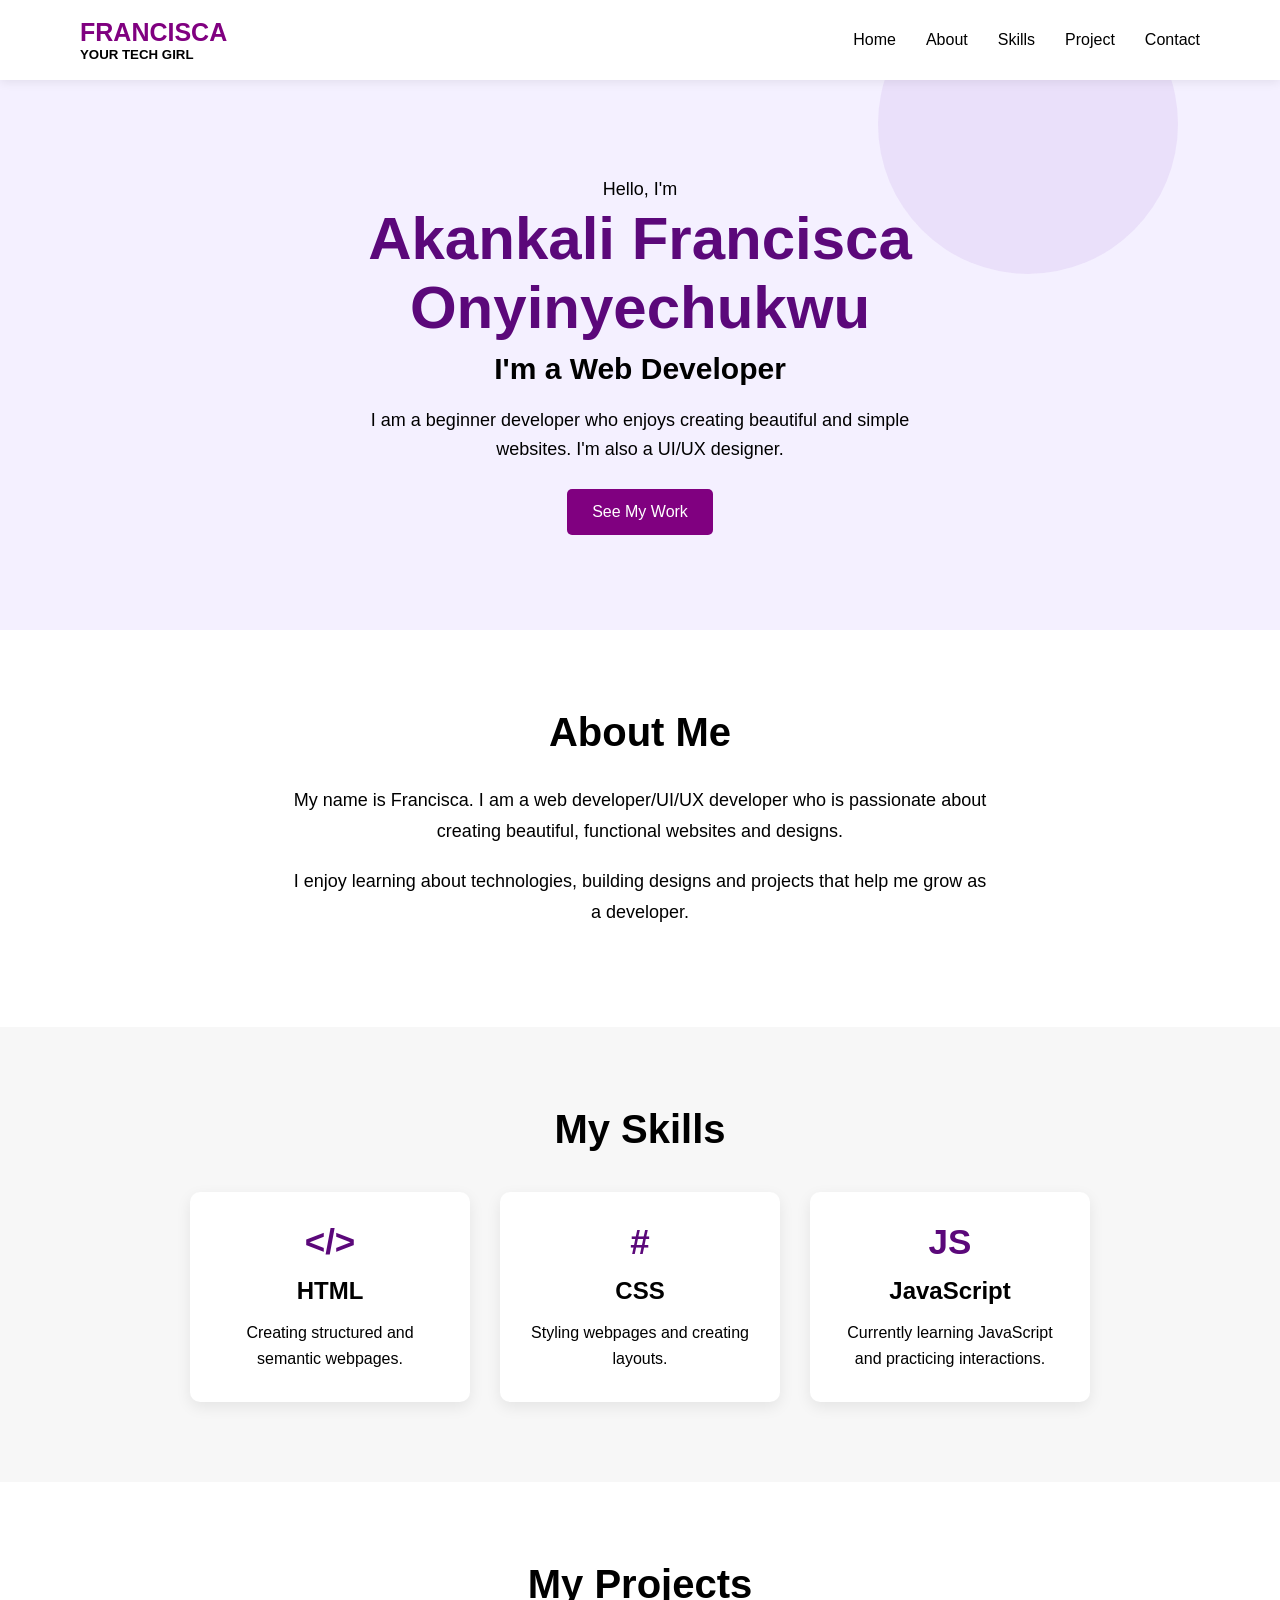
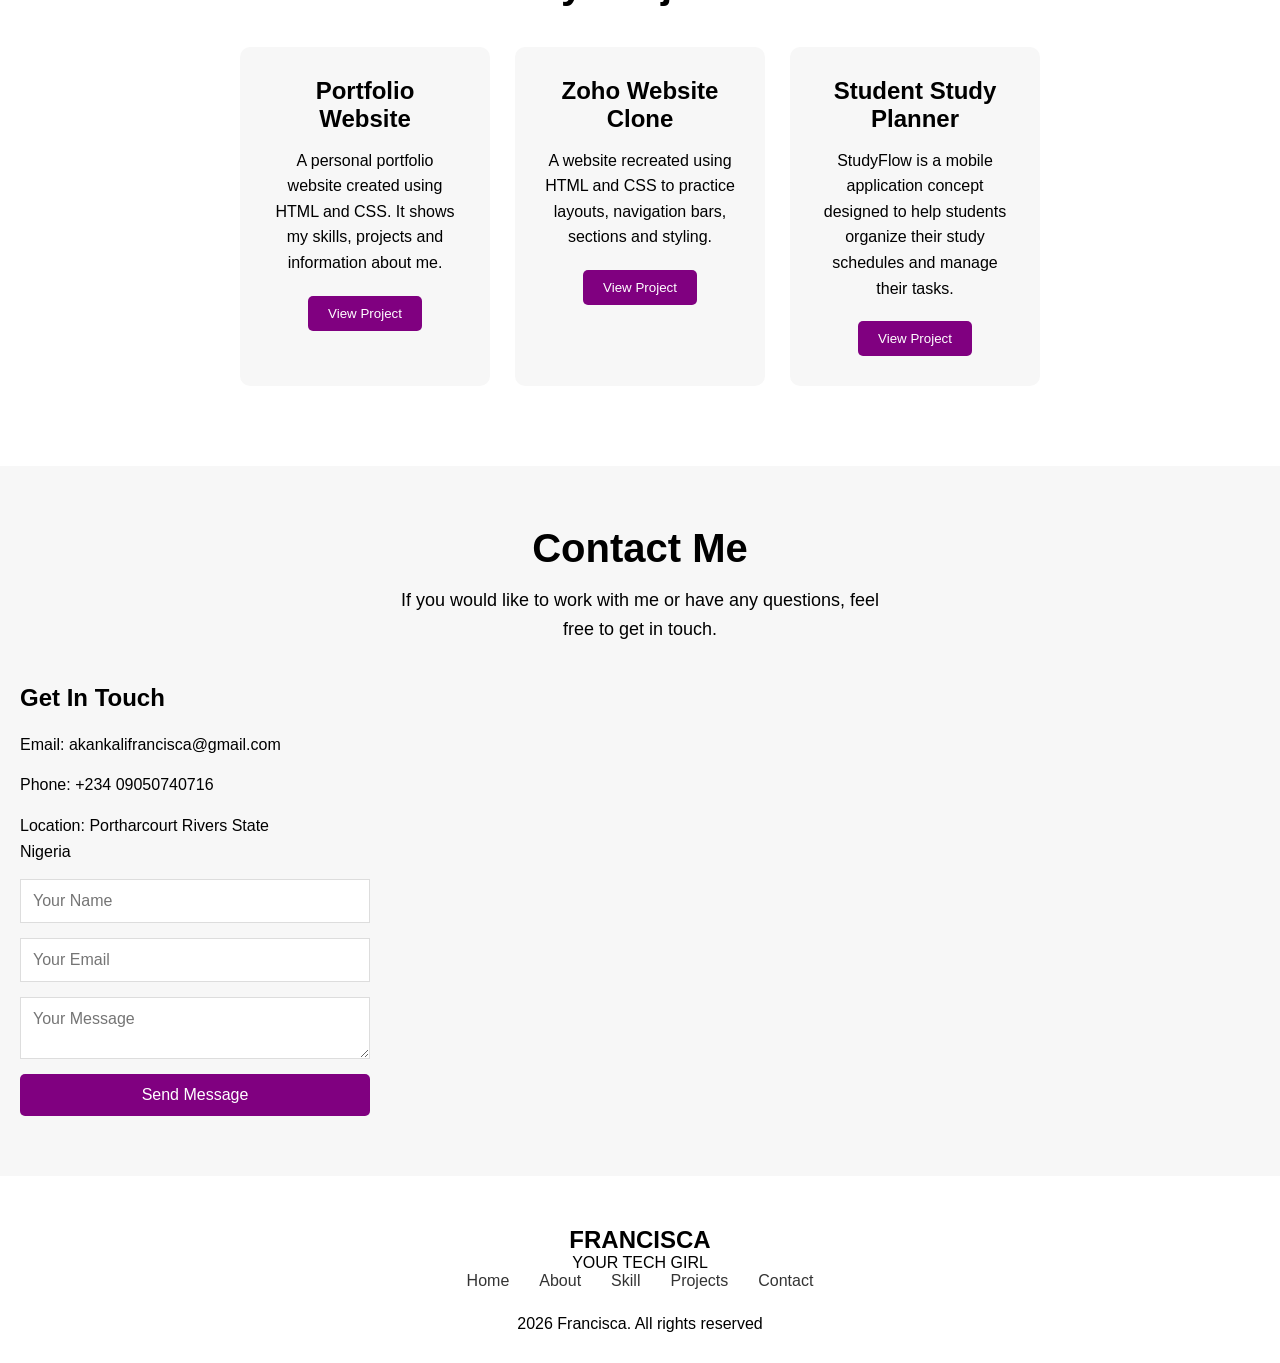
==== index.html @ 6d852b07 "updating HTML file" ====
<!DOCTYPE html>
<html lang="en">
<head>
    <meta charset="UTF-8">
    <meta name="viewport" content="width=device-width, initial-scale=1.0">

    <title>My Portfolio</title>

    <link rel="stylesheet" href="1portfolio.css">
</head>

<body>

    <!-- Navigation -->
    <nav>
        <div class="brand" >
            
        <h2>FRANCISCA</h2>
        <h5>YOUR TECH GIRL</h5>
            
        </div>

        <div class="nav-links">
            <a href="#home">Home</a>
            <a href="#about">About</a>
            <a href="#Skills">Skills</a>
            <a href="#project">Project</a>
            <a href="#contact">Contact</a>
        </div>
    </nav>


    <!-- Home Section -->
    <section id="home">

        <div class="home-text">

            <p>Hello, I'm</p>

            <h1>Akankali Francisca Onyinyechukwu</h1>

            <h2>I'm a Web Developer</h2>

            <p>
                I am a beginner developer who enjoys creating
                beautiful and simple websites. I'm also a UI/UX designer.
            </p>

            <button>See My Work</button>

        </div>

    </section>


    <!-- About Section -->
    <section id="about">

        <h1>About Me</h1>

        <div class="about-content">

            <div class="about-text">

                <p>
                    My name is Francisca. I am a web developer/UI/UX developer
                    who is passionate about creating beautiful, functional
                    websites and designs.
                </p>

                <p>
                    I enjoy learning about technologies, building designs
                    and projects that help me grow as a developer.
                </p>

            </div>

        </div>

    </section>


    <!-- Skills Section -->
    <section id="Skills">

        <h1>My Skills</h1>

        <div class="Skills-container">

    <!-- HTML Skill -->
    <div class="Skill">

        <div class="skill-icon">&lt;/&gt;</div>

        <h2>HTML</h2>

        <p>
            Creating structured and semantic webpages.
        </p>

    </div>
    


    <!-- CSS Skill -->
    <div class="Skill">

        <div class="skill-icon">#</div>

        <h2>CSS</h2>

        <p>
            Styling webpages and creating layouts.
        </p>

    </div>


    <!-- JavaScript Skill -->
    <div class="Skill">

        <div class="skill-icon">JS</div>

        <h2>JavaScript</h2>

        <p>
            Currently learning JavaScript and practicing interactions.
        </p>

    </div>

</div>
    </section>
<!-- Project Section -->
<section id="project">

    <h1>My Projects</h1>

    <div class="project-container">

        <!-- Portfolio Website -->
        <div class="project-card">

            <h2>Portfolio Website</h2>

            <p>
                A personal portfolio website created using HTML and CSS.
                It shows my skills, projects and information about me.
            </p>

            <button>View Project</button>

        </div>


        <!-- Zoho Website Clone -->
        <div class="project-card">

            <h2>Zoho Website Clone</h2>

            <p>
                A website recreated using HTML and CSS to practice
                layouts, navigation bars, sections and styling.
            </p>

            <button>View Project</button>

        </div>


        <!-- Student Study Planner -->
        <div class="project-card">

            <h2>Student Study Planner</h2>

            <p>
                StudyFlow is a mobile application concept designed
                to help students organize their study schedules
                and manage their tasks.
            </p>

            <button>View Project</button>

        </div>

    </div>

</section>
<!-- Contact Section -->
<section id="contact">

    <h1>Contact Me</h1>

    <p>
        If you would like to work with me or have any questions,
        feel free to get in touch.
    </p>

    <div class="contact-container">

        <div class="contact-info">

            <h2>Get In Touch</h2>

            <p>Email: akankalifrancisca@gmail.com</p>
            <p>Phone: +234 09050740716</p>
            <p>Location: Portharcourt Rivers State  Nigeria</p>

        </div>


        <form class="contact-form">

            <input type="text" placeholder="Your Name">

            <input type="email" placeholder="Your Email">

            <textarea placeholder="Your Message"></textarea>

            <button type="submit">Send Message</button>

        </form>

    </div>

</section>

<footer>
    <div class="footer-content">
        <h2>FRANCISCA </h2>
        <p>YOUR TECH GIRL</p>

        <div class="footer-links">
            <a href="#home">Home</a>
            <a href="#about">About</a>
            <a href="#skill">Skill</a>
            <a href="#project">Projects</a>
            <a href="#contact">Contact</a>

            <!-- <p class="copyright">
                2026 Francisca. All rights reserved. -->
        </div>

        <div class="copyright">
            <p>2026 Francisca. All rights reserved</p>

        </div>

    </div>
</footer>


<script src="script.js"></script>

</body>
</html>
---- 1portfolio.css ----
/* *{
        margin: 0;
        padding: 0;
        box-sizing: border-box;
    }

    nav {
        width: 100%;
        height: 80px;
        display: flex;
        justify-content: space-between;
        align-items: center;
        padding: 0 80px;
        background-color: white;
    }

    nav h2 {
        font-size: 25px;
    }

    .nav-links{
        display: flex;
        gap:30px;
    }

    .nav-links a:hover {
        color: purple;

    } */



    *{ 
        margin: 0;
        padding: 0;
        box-sizing: border-box;
    }

    body{
        font-family: sans
    }

    
    nav {
        width: 100%;
        height: 80px;
        display: flex;
        justify-content: space-between;
        align-items: center;
        padding: 0 80px;
        background-color: white;
        position:sticky;
        top: 0;
        z-index: 1000;
        box-shadow: 0 2px 10px rgba(0, 0, 0, 0.08);
    }

    nav h2 {
        font-size: 25px;
    }

    .nav-links{
        display: flex;
        gap:30px;
    }

    .nav-links a:hover {
        color: purple;

    }

    /* navigation on smaller screens */

    @media (max-width:768px){
        nav{
            padding: 0 25px;
        }
        .nav-links{
            gap: 15px;
        }

        .nav-links a{
            font-size: 14px;
        }
    }



    /* home section */

    #home {
        min-height: 550px;
        display: flex;
        align-items: center;
        padding: 60px 80px;
        background-color: #f4f0ff;
        justify-content: center;
        text-align: center;
        position: relative;
        overflow: hidden;
        
    }

    #home::before{
        content: "";
        position: absolute;
        width: 300px;
        height: 300px;
        background: #e5d5f7;
        border-radius: 50%;
        right: 8%;
        top: 8%;
        transform: translateY(-50%);
        opacity: 0.6;
        z-index: 0;
    }

    .hone-text{
        max-width:  600px;
        position: relative;
        z-index: 1;

    }

    @keyframes floatShape {
    0% {
        transform: translateY(-50%);
    }

    50% {
        transform: translateY(-55%);
    }

    100% {
        transform: translateY(-50%);
    }
}

#home::before {
    animation: floatShape 4s ease-in-out infinite;
}


    

    .home-text h1 {
        font-size:60px;
        margin-bottom: 10px;
        color: #5b087a;

    
    }

    .hhome-text h2{
        font-size: 30px;
        margin-bottom: 20px;
        color: #333;


    }

    .home-text h5{
        font-size: 10px;
        margin-bottom:20px ;
    }

    .home-text p{
        font-size: 18px;
        line-height: 1.6;
    }

    .home-text button{
        margin-top: 25px;
        padding: 14px 25px;
        border: none;
        border-radius: 5px;
        background-color: purple;
        color: white;
        font-size: 16px;
        cursor:pointer;

    }

    .home-text button::hover {
        background-color: #5b087a;
    }

    /*home section on smaller screenas*/

    @media (max-width: 768px) {

    #home {
        min-height: 500px;
        padding: 50px 25px;
        text-align: center;
    }

    .home-text {
        width: 100%;
    }

    .home-text h1 {
        font-size: 45px;
    }

    .home-text h2 {
        font-size: 24px;
    }

    .home-text p {
        font-size: 16px;
    }

    #home::after {
        width: 200px;
        height: 200px;
        right: -80px;
        top: 40px;
    }
}



    /* About section */

    #about{
        padding: 80px;
        text-align: center;
        background-color: white;
    }

    #about h1{
        font-size: 40px;
        margin-bottom: 30px;
    }

    .about-content{
        display: flex;
        justify-content: center;
    }

    .about-text{
        max-width: 700px;
    }

    .about-text p{
        font-size: 18px;
        line-height: 1.7;
        margin-bottom: 20px;
    }

    /* about responsiveness */
    @media (max-width: 768px){
        #about{
            padding: 60px 25px;
        }

        #about h1{
            font-size: 32px;
        }

        .about-text p{
            font-size: 16px;
        }

    }
    * {
    margin: 0;
    padding: 0;
    box-sizing: border-box;
}

body {
    font-family: sans-serif;
}


/* ================= NAVIGATION ================= */

nav {
    width: 100%;
    height: 80px;
    display: flex;
    justify-content: space-between;
    align-items: center;
    padding: 0 80px;
    background-color: white;
}

nav h2 {
    font-size: 25px;
}

.nav-links {
    display: flex;
    gap: 30px;
}

.nav-links a {
    text-decoration: none;
    color: black;
}

.nav-links a:hover {
    color: purple;
}


/* Navigation on smaller screens */

@media (max-width: 768px) {

    nav {
        padding: 0 25px;
    }

    .nav-links {
        gap: 15px;
    }

    .nav-links a {
        font-size: 14px;
    }
}


/* ================= HOME SECTION ================= */

#home {
    min-height: 550px;
    display: flex;
    align-items: center;
    padding: 60px 80px;
    background-color: #f4f0ff;
}

.home-text {
    max-width: 600px;
}

.home-text h1 {
    font-size: 60px;
    margin-bottom: 10px;
}

.home-text h2 {
    font-size: 30px;
    margin-bottom: 20px;
}

.home-text p {
    font-size: 18px;
    line-height: 1.6;
}

.home-text button {
    margin-top: 25px;
    padding: 14px 25px;
    border: none;
    border-radius: 5px;
    background-color: purple;
    color: white;
    font-size: 16px;
    cursor: pointer;
}

.home-text button:hover {
    background-color: #5b087a;
}


/* Home section on smaller screens */

@media (max-width: 768px) {

    #home {
        min-height: 500px;
        padding: 50px 25px;
        text-align: center;
    }

    .home-text {
        width: 100%;
    }

    .home-text h1 {
        font-size: 45px;
    }

    .home-text h2 {
        font-size: 24px;
    }

    .home-text p {
        font-size: 16px;
    }
}


/* ================= ABOUT SECTION ================= */

#about {
    padding: 80px;
    text-align: center;
    background-color: white;
}

#about h1 {
    font-size: 40px;
    margin-bottom: 30px;
}

.about-content {
    display: flex;
    justify-content: center;
}

.about-text {
    max-width: 700px;
}

.about-text p {
    font-size: 18px;
    line-height: 1.7;
    margin-bottom: 20px;
}


/* About responsiveness */

@media (max-width: 768px) {

    #about {
        padding: 60px 25px;
    }

    #about h1 {
        font-size: 32px;
    }

    .about-text p {
        font-size: 16px;
    }
}


/* ================= SKILLS SECTION ================= */

#Skills {
    padding: 80px;
    text-align: center;
    background-color: #f7f7f7;
}

#Skills h1 {
    font-size: 40px;
    margin-bottom: 40px;
}

.Skills-container {
    display: flex;
    justify-content: center;
    gap: 30px;
}

.Skill {
    width: 280px;
    padding: 30px;
    background-color: white;
    border-radius: 10px;
    box-shadow: 0 5px 15px rgba(0, 0, 0, 0.08);
    transition: transform 0.3s ease, box-shadow 0.3s ease;
}

.Skill:hover {
    transform: translateY(-8px);
    box-shadow: 0 10px 25px rgba(0, 0, 0, 0.15);
}

.skill-icon{
    font-size: 35px;
    font-weight: bold;
    color: #5b087a;
    margin-bottom: 15px;
}

.Skill h2 {
    margin-bottom: 15px;
}

.Skill p {
    font-size: 16px;
    line-height: 1.6;
}


/* Skills section on smaller screens */

@media (max-width: 768px) {

    #Skills {
        padding: 60px 25px;
    }

    #Skills h1 {
        font-size: 32px;
    }

    .Skills-container {
        flex-direction: column;
        align-items: center;
    }

    .Skill {
        width: 100%;
        max-width: 350px;
    }
}

/* project section */

#project {
    padding: 80px;
    text-align: center;
    background-color: white;
}

#project h1 {
    font-size: 40px;
    margin-bottom: 40px;
}

.project-container {
    display: flex;
    justify-content: center;
    align-items: stretch;
    gap: 25px;
    max-width: 840px;
    margin: 0 auto;
}

.project-card {
    width: 250px;
    padding: 30px;
    background-color: #f7f7f7;
    border-radius: 10px;
    transition: tranform 0.3s ease, box-shadow 0.3s ease;
}

.project-card:hover{
    transform: translateY(-8px);
    box-shadow: 0 10px 25px rgba(0, 0, 0, 0.15);
}

.project-card h2 {
    margin-bottom: 15px;
}

.project-card p {
    font-size: 16px;
    line-height: 1.6;
    margin-bottom: 20px;
}

.project-card button {
    padding: 10px 20px;
    border: none;
    border-radius: 5px;
    background-color: purple;
    color: white;
    cursor: pointer;
}

.project-card button:hover {
    background-color: #5b087a;
}


/* Project section on smaller screens */

@media (max-width: 768px) {

    #project {
        padding: 60px 25px;
    }

    #project h1 {
        font-size: 32px;
    }

    .project-container {
        flex-direction: column;
        align-items: center;
        gap: 25px;
    }

    .project-card {
        width: 100%;
        max-width: 350px;
    }
}


/* contact section */

#contact{
    padding:60px 20px;
    text-align: center;
    background-color: #f7f7f7;
    overflow: hidden;
}

#contact h1{
    font-size: 40px;
    margin-bottom: 15px;
}

#contact >p{
    font-size: 18px;
    margin-bottom: 40px;
    line-height: 1.6;
    max-width: 500px;
    margin: 0 auto 40px;
}

#contact-container{
    display: flex;
    justify-content: center;
    align-items: flex-start;
    gap:80px ;
    max-width: 100px;
    margin: 0 auto;
}

.contact-info{
    width: 300px;
    text-align: left;
}

.contact-info h2{
    margin-bottom: 20px;
    /* line-height: 1.5; */
}

.contact-info p{
    margin-bottom: 15px;
    line-height: 1.6;
}

.contact-form{
    width: 350px;
    display: flex;
    flex-direction: column;
    gap: 15px;
}

.contact-form input,
.contact-form textarea{
    width: 100%;
    padding: 12px;
    border: 1px solid #ddd;
    font-size: 16px;
    font-family: sans-serif;
}

.contact-textarea{
    height: 120px;
    resize: none;
}

.contact-form button{
    padding: 12px;
    border: none;
    border-radius: 5px;
    background-color: purple;
    color: white;
    font-size: 16px;
    cursor: pointer;
}

.contact-form button:hover{
    background-color: #5b087a;

}


/* Contact section on smaller screens */

@media (max-width: 768px) {

    #contact {
        padding: 60px 25px;
        overflow: hidden;
    }

    #contact h1 {
        font-size: 32px;
    }

    #contact > p {
        font-size: 16px;
        max-width: 500px;
        margin: 0 auto 40px;
    }

    .contact-container {
        flex-direction: column;
        align-items: center;
        gap: 40px;
    }

    .contact-info {
        width: 100%;
        max-width: 350px;
        text-align: center;
    }

    .contact-form {
        width: 100%;
        max-width: 350px;
    }
}

.brand h2{
    font-size: 25px;
    margin: 0;
    color: purple;
    font-weight: 700;
}


.brand p{
    margin: 3px 0 0;
    font-size: 13px;
    color: #5b087a;
    font-weight: 600;
    letter-spacing: 1.5px;
}

.brand{
    display: flex;
    flex-direction: column;
    align-items: flex-start;
}

/* footer

footer {
    background-color: #f4f0ff;
    padding: 50px 25px 25px;
    text-align: center;
}

.footer-content h2{
    font-size: 28px;
    color: purple;
    margin-bottom: 5px;
}

.footer-content>p{
    color:purple;
    font-size: 14px;
    margin-bottom: 25px;
    text-align: center;
}

.footer-links{
    display: flex;
    justify-content: center;
    align-items: center;
    gap: 25px;
    margin: 25px 0 30px;
}

.footer-links a:hover{
    color: #5b087a;
}

.footer-links a{
    text-decoration: none;
    color: #333;
    font-size: 15px;
}

.copyright{
    border-top: 1px solid #ddd;
    padding-top: 20px;
    margin-bottom: 0 ! important;
    color: #666 ;
    margin-top: 30px;
    font-size: 13px;
    text-align: center;
}

.footer-content .copyright{
    display: block;
    width: 100%;
    border-top: 1px solid #ddd;
    padding-top: 20px;
    margin: 0;
    color: #666;
    font-size: 13px;
    text-align: center;
    border-top: 1px solid #ddd;
}

/* footer on smaller screens */

/* @media (max-width: 768px){
    footer{
        padding: 40px 20px 20px;
    }

    .footer-links{
        flex-wrap: wrap;
        gap: 15px;
    }

    .footer-links a{
        font-size: 14px;
    }

}
 */ 





 /* footer-content .copyright {
    display: block !important;
    width: 100%;
    margin: 30px 0 0 0 !important;
    padding-top: 20px;
    border-top: 1px solid #ddd;
    text-align: center;
    color: #666 !important;
    font-size: 13px !important;
} */




/* ================= FOOTER ================= */

footer {
    padding: 50px 25px 30px;
    background-color: white;
}

.footer-content {
    display: flex;
    flex-direction: column;
    align-items: center;
    text-align: center;
}

/* Logo */

.footer-logo {
    text-align: center;
    margin-bottom: 30px;
}

.footer-logo h2 {
    color: purple;
    font-size: 30px;
    margin-bottom: 5px;
}

.footer-logo p {
    color: purple;
    font-size: 16px;
    margin: 0;
}

/* Navigation links */

.footer-links {
    display: flex;
    justify-content: center;
    gap: 30px;
    margin-bottom: 25px;
}

.footer-links a {
    color: #333;
    text-decoration: none;
    font-size: 16px;
}

.footer-links a:hover {
    color: purple;
}

/* Copyright */

.footer-copyright {
    text-align: center;
    width: 100%;
    border-top: 1px solid #ddd;
    padding-top: 20px;
}

.footer-copyright p {
    margin: 0;
    font-size: 14px;
    color: #555;
}


/* ================= FOOTER ON SMALLER SCREENS ================= */

@media (max-width: 768px) {

    footer {
        padding: 40px 25px 25px;
    }

    .footer-logo {
        margin-bottom: 26px;
    }

    .footer-logo h2 {
        font-size: 26px;
    }

    .footer-logo p{
        font-size: 14px  ;
    }

    .footer-links {
        flex-wrap: wrap;
        gap: 15px 25px;
        margin-bottom: 25px;
    }

    .footer-links a {
        font-size: 14px;
    }

    .footer-copyright {
        padding-top: 15px;
    }

    .footer-copyright p {
        font-size: 13px;
    }
}
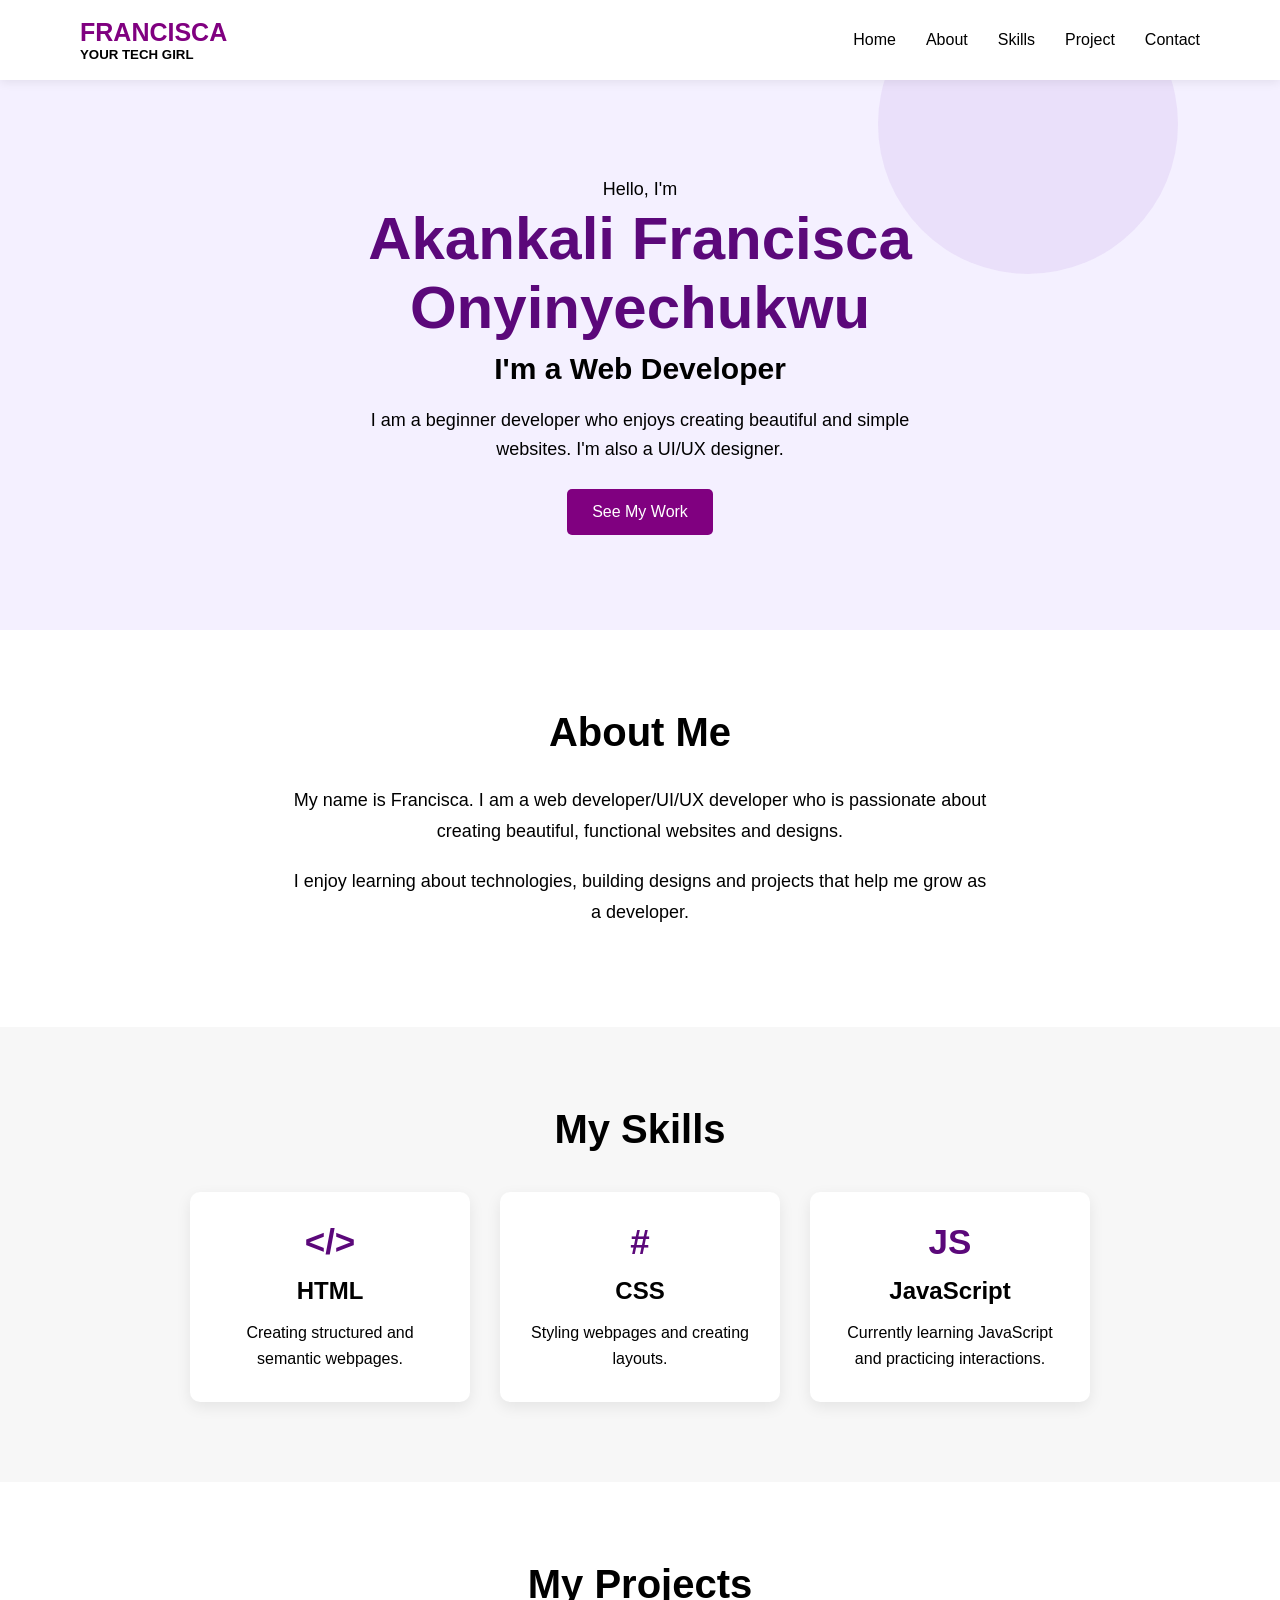
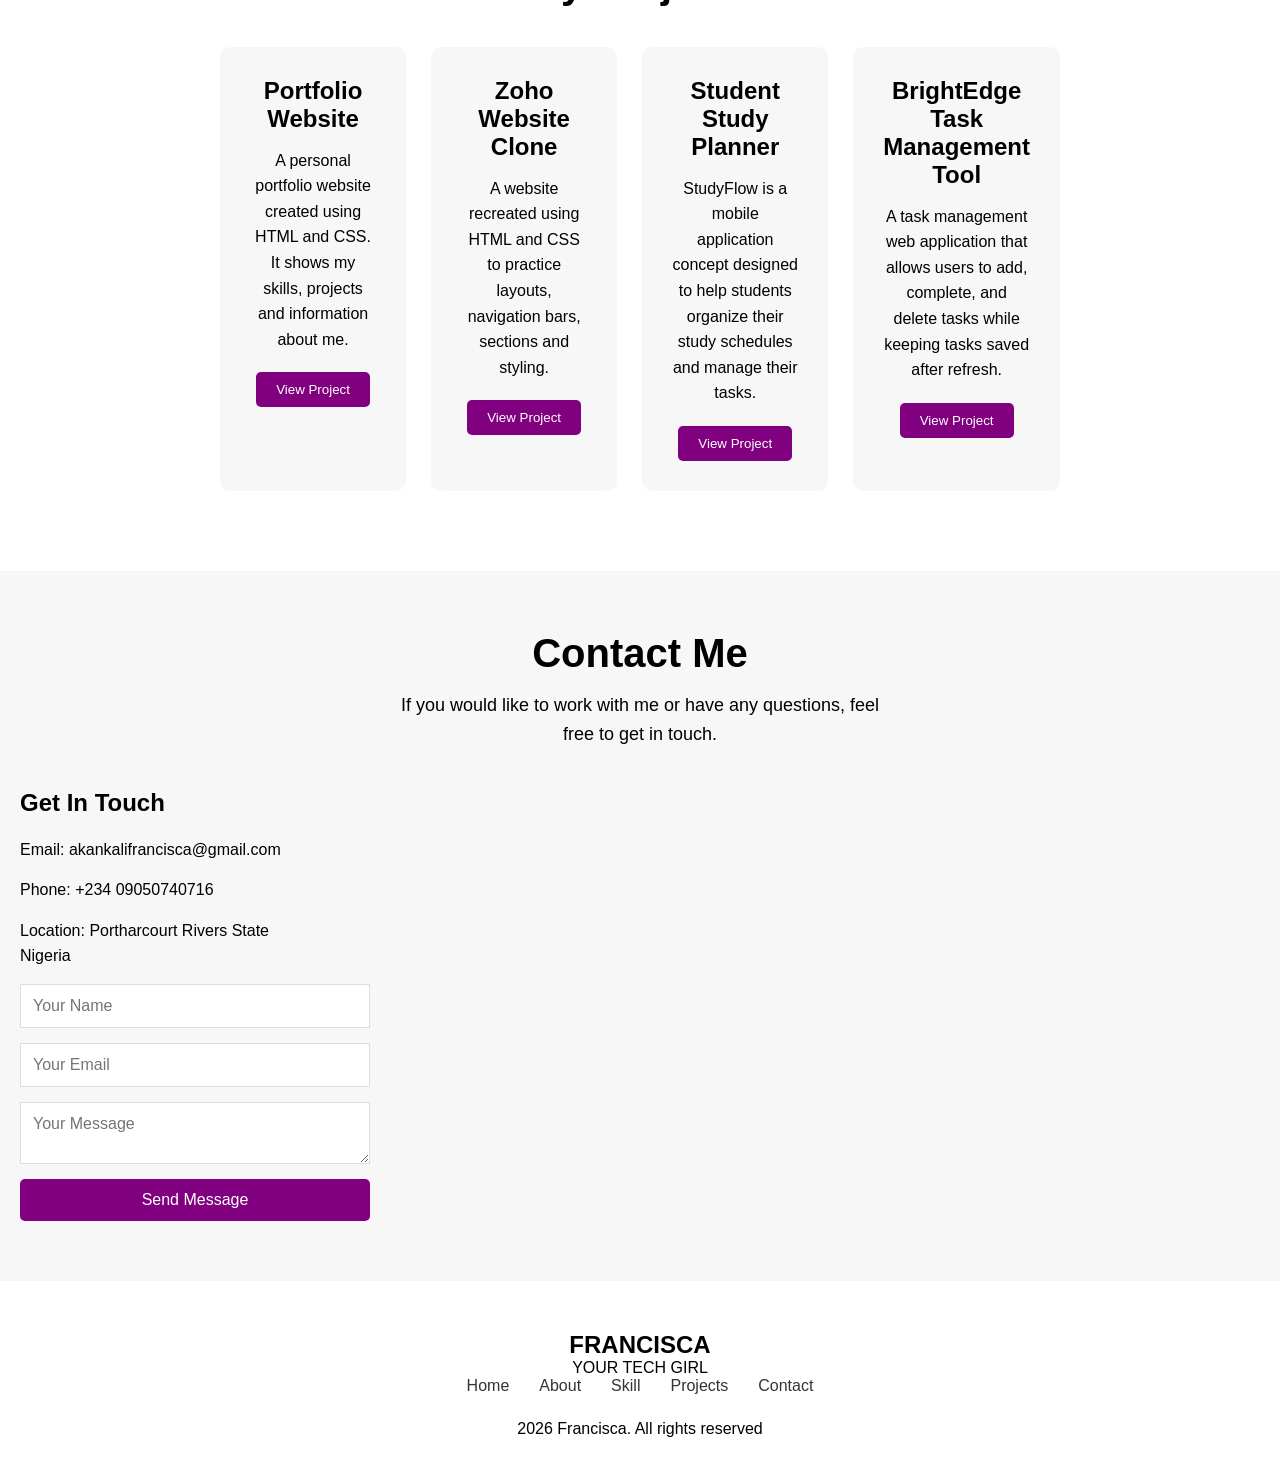
==== commit 552d6cd0: "Add BrightEdge project to portfolio" ====
--- a/index.html
+++ b/index.html
@@ -183,6 +183,20 @@
 
         </div>
 
+        <!-- BrightEdge Task Management Tool -->
+<div class="project-card">
+    <h2>BrightEdge Task Management Tool</h2>
+
+    <p>
+        A task management web application that allows users to add,
+        complete, and delete tasks while keeping tasks saved after refresh.
+    </p>
+
+    <a href="https://brightedge-task-management-tool.vercel.app" target="_blank">
+        <button>View Project</button>
+    </a>
+</div>
+
     </div>
 
 </section>
